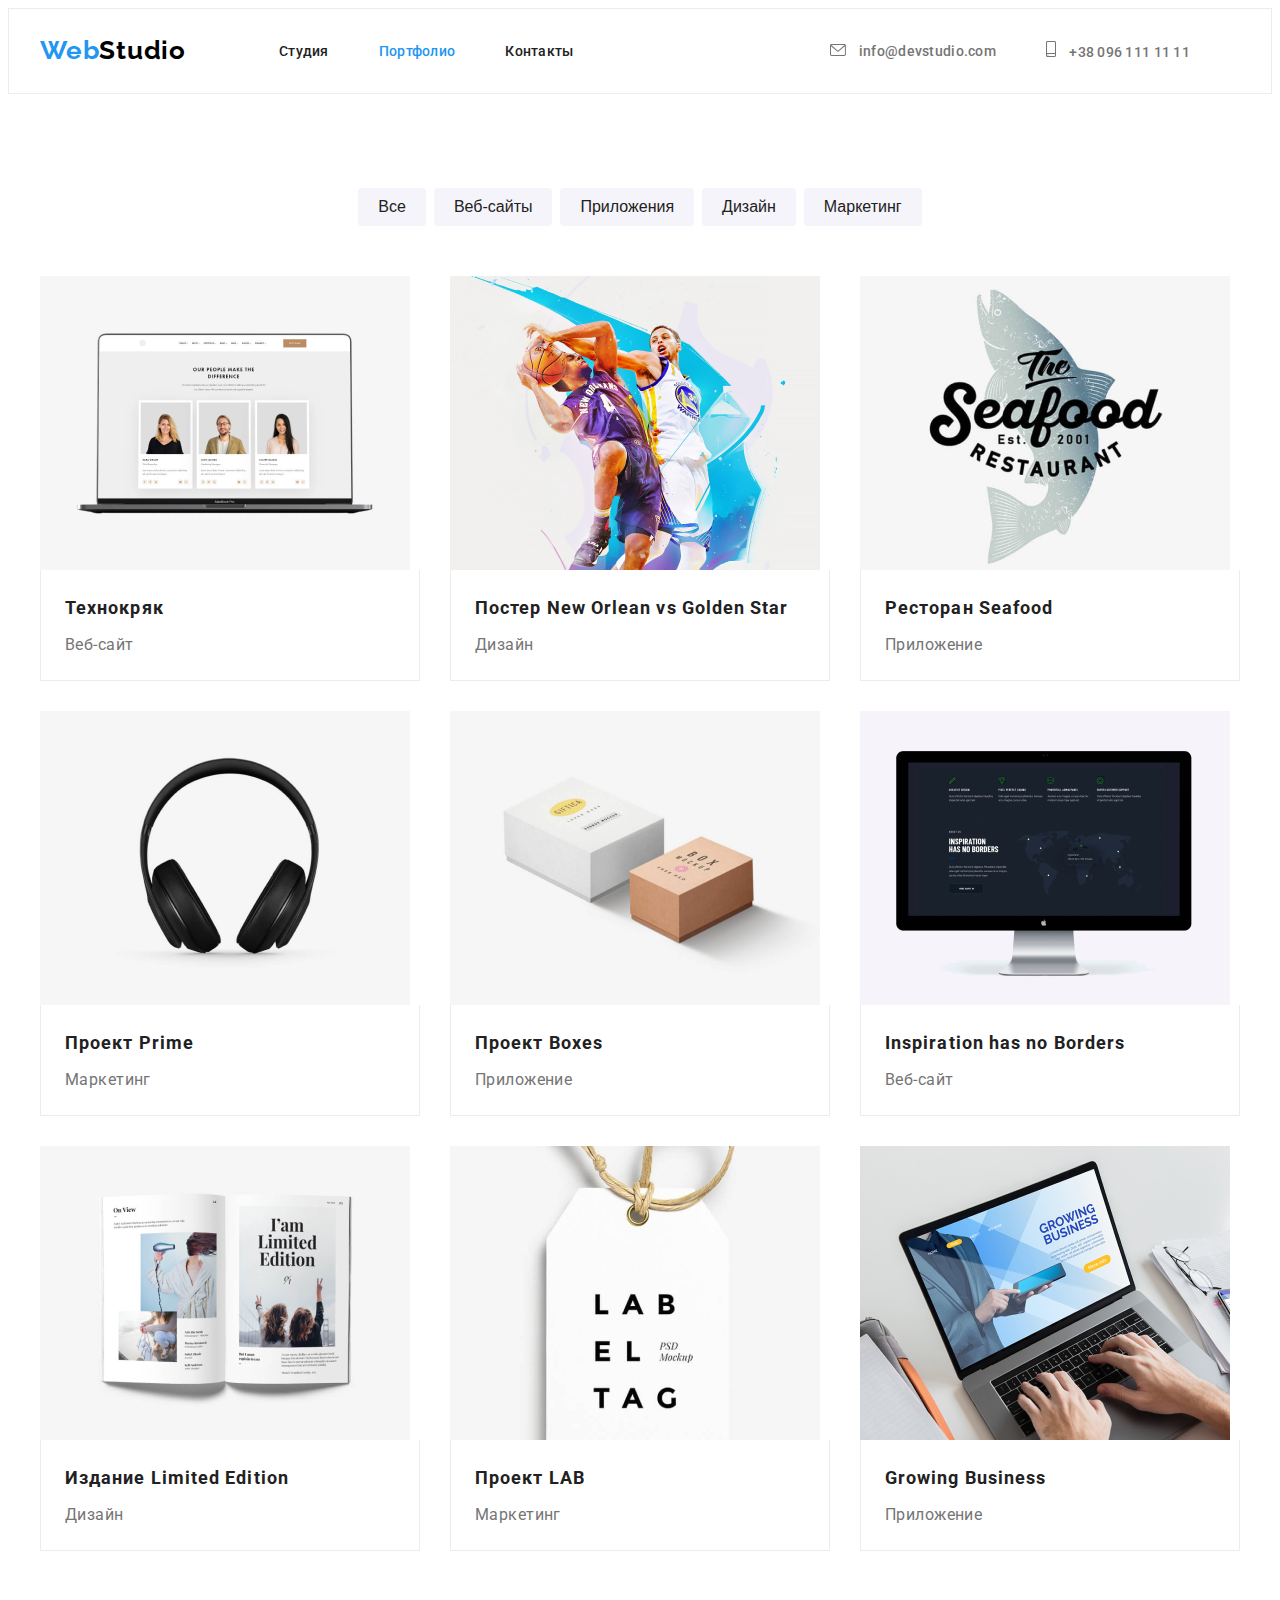
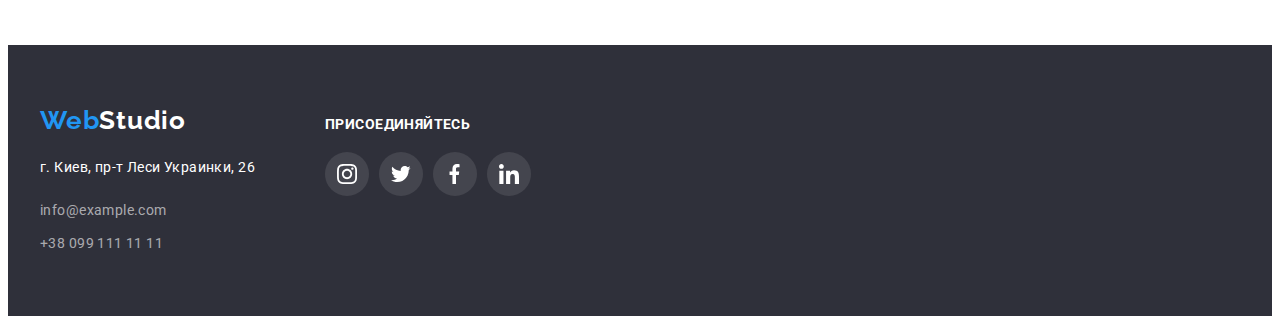
==== portfolio.html @ 6cf80c8a "Add files via upload" ====
<!DOCTYPE html>
<html lang="ru">
<head>
    <meta charset="UTF-8">
    <meta http-equiv="X-UA-Compatible" content="IE=edge">
    <meta name="viewport" content="width=device-width, initial-scale=1.0">
    <link rel="preconnect" href="https://fonts.googleapis.com">
    <link rel="preconnect" href="https://fonts.gstatic.com" crossorigin>
    <link href="https://fonts.googleapis.com/css2?family=Raleway:wght@700&family=Roboto:wght@400;500;700;900&display=swap"
    rel="stylesheet">
    <link rel="stylesheet" href="https://cdnjs.cloudflare.com/ajax/libs/modern-normalize/1.1.0/modern-normalize.min.css"
        integrity="sha512-wpPYUAdjBVSE4KJnH1VR1HeZfpl1ub8YT/NKx4PuQ5NmX2tKuGu6U/JRp5y+Y8XG2tV+wKQpNHVUX03MfMFn9Q=="
        crossorigin="anonymous" referrerpolicy="no-referrer" />
    <link rel="stylesheet" href="css/styles.css">
    <title>Portfolio</title>
</head>
<body>
    <!--Шапка сайта-->
    <header class="border-header">
        <div class="container">
        <div class="main-nav">
        <nav class="main-nav">
            <a class="webstudio" href="portfolio.html"> <span class="web">Web</span>Studio</a>
            <ul class="header-name-list">
                <li><a class="social-link" href="index.html">Студия</a></li>
                <li><a class="social-link" href="portfolio.html"><span class="portfolio-text-color">Портфолио</span></a></li>
                <li><a class="social-link" href="">Контакты</a></li>
            </ul>
        </nav>
    <ul class="header-mail-contacts">
        <li><a href="mailto:info@devstudio.com" class="header-contacts icons-header">
                <svg class="tell-svg" width="16" height="12">
                            <use href="./images/icons.svg#icon-envelope-hover"></use>
                        </svg>
                        info@devstudio.com</a>
                    </li>
        <li><a href="tel:+380961111111" class="header-contacts icons-header">
            <svg class="tell-svg" width="10" height="16">
                <use href="./images/icons.svg#icon-smartphone"></use>
            </svg>
            +38 096 111 11 11</a>
        </li>
    </ul>
</div>
</div>
    </header>
    <!--Основная информация сайта-->
<main>
     <section class="material-section">
        <div class="container">
        <h1 class="invisible">Основная информация сайта</h1>
        <ul class="button-list-item">
            <li class="button-setting"><button class="main-name-section" type="button">Все</button></li>
            <li class="button-setting"><button class="main-name-section" type="button">Веб-сайты</button></li>
            <li class="button-setting"><button class="main-name-section" type="button">Приложения</button></li>
            <li class="button-setting"><button class="main-name-section" type="button">Дизайн</button></li>
            <li class="button-setting"><button class="main-name-section" type="button">Маркетинг</button></li>
        </ul>
        
    <!--Картинки сайтов-->
        <ul class="portfolio-list list">
            <li class="portfolio-image">
                <a href="Teghnohriak" class="list-text-decor"><img src="./images/tehnohriak.png" alt="Teghohriak" width="370" />
            <div class="portfolio-content-size">
            <h2 class="portfolio-name-content">Технокряк</h2>
            <p class="portfolio-text-section">Веб-сайт</p>
            </div>
            </a>
        </li>
            <li class="portfolio-image">
                <a class="list-text-decor" href="NewOrlean"><img src="./images/posternevorlean.png" alt="NewOrlean" width="370" />
            <div class="portfolio-content-size">
            <h2 class="portfolio-name-content">Постер New Orlean vs Golden Star</h2>
            <p class="portfolio-text-section">Дизайн</p>
            </div>
            </a>
        </li>
            <li class="portfolio-image">
                <a class="list-text-decor" href="SeaFood"><img src="./images/seaafood.png" alt="SeaFood" width="370"/>
            <div class="portfolio-content-size">
            <h2 class="portfolio-name-content">Ресторан Seafood</h2>
            <p class="portfolio-text-section">Приложение</p>
            </div>
            </a>
        </li>
            <li class="portfolio-image">
                <a class="list-text-decor" href="ProjectPrime"><img src="./images/projectprimes.png" alt="ProjectPrime" width="370" />
            <div class="portfolio-content-size">
            <h2 class="portfolio-name-content">Проект Prime</h2>
            <p class="portfolio-text-section">Маркетинг</p>
            </div>
            </a>
        </li>
            <li class="portfolio-image">
                <a class="list-text-decor" href="ProjectBoxes"><img src="./images/boxess.png" alt="ProjectBoxes" width="370" />
            <div class="portfolio-content-size">
                <h2 class="portfolio-name-content">Проект Boxes</h2>
            <p class="portfolio-text-section">Приложение</p>
            </div>
            </a>
        </li>
            <li class="portfolio-image">
                <a class="list-text-decor" href="Ihbb"><img src="./images/ihbb.png" alt="Ihbb" width="370" />
            <div class="portfolio-content-size">
                <h2 class="portfolio-name-content">Inspiration has no Borders</h2>
            <p class="portfolio-text-section">Веб-сайт</p>
            </div>
            </a>
        </li>
            <li class="portfolio-image">
                <a class="list-text-decor" href="limitededitions"><img src="./images/limitededitions.png" alt="limitededitions" width="370" />
            <div class="portfolio-content-size">
                <h2 class="portfolio-name-content">Издание Limited Edition</h2>
            <p class="portfolio-text-section">Дизайн</p>
            </div>
            </a>
        </li>
            <li class="portfolio-image">
                <a class="list-text-decor" href="projectLab"><img src="./images/lab.png" alt="projectLab" width="370"/>
            <div class="portfolio-content-size">
                <h2 class="portfolio-name-content">Проект LAB</h2>
            <p class="portfolio-text-section">Маркетинг</p>
            </div>
            </a>
        </li>
            <li class="portfolio-image">
                <a class="list-text-decor" href="crowningbisines"><img src="./images/crowningbisines.png" alt="crowningbisines" width="370" />
            <div class="portfolio-content-size">
                <h2 class="portfolio-name-content">Growing Business</h2>
            <p class="portfolio-text-section">Приложение</p>
        </div>
        </a>
        </li>
        </ul>
        </div>
    </section>
   
</main>
<!--Инфа Футерa-->
<footer class="footer-menu">
    <div class="container">
        <div class="all-footer-menu">
        <div class="footer-menu-logo">
        <a class="studio-footer" href="index.html"> <span class="web">Web</span>Studio</a>
        <address>
        <ul class="list">
            <li class="footer-section-li"><a class="footer-address-section" href="https://www.google.com/maps/d/viewer?msa=0&mid=10uSM3H-mIU3GznYo2szRIEphczw&ll=50.42732223110121%2C30.538093590064918&z=17"
                    target="blanc" rel="noopener noreferre">
                    г. Киев, пр-т Леси Украинки, 26</a></li>
            <li class="footer-section-li"><a class="footer-contact-section" href="mailto:info@example.com" title="info@example.com">info@example.com</a></li>
            <li class="footer-section-li"><a class="footer-contact-section" href="tel:+380991111111" title="+380991111111">+38 099 111 11 11</a></li>
        </ul>
        </address>
        </div>
        <div class="right-footer-container">
            <h3 class="right-footer-title">ПРИСОЕДИНЯЙТЕСЬ</h3>
            <ul class="right-footer-list list">
                <li class="right-footer-item">
                    <a href="" class="right-footer-link">
                        <svg class="right-footer-icons" width="20" height="20">
                            <use href="./images/icons.svg#icon-instagram2"></use>
                        </svg>
                    </a>
                </li>
                <li class="right-footer-item">
                    <a href="" class="right-footer-link twiter-background">
                        <svg class="right-footer-icons" width="20" height="20">
                            <use href="./images/icons.svg#icon-facebook"></use>
                        </svg>
                    </a>
                </li>
                <li class="right-footer-item">
                    <a href="" class="right-footer-link">
                        <svg class="right-footer-icons" width="20" height="20">
                            <use href="./images/icons.svg#icon-twiter"></use>
                        </svg>
                    </a>
                </li>
                <li class="right-footer-item">
                    <a href="" class="right-footer-link">
                        <svg class="right-footer-icons" width="20" height="20">
                            <use href="./images/icons.svg#icon-linkedin"></use>
                        </svg>
                    </a>
                </li>
            </ul>
        </div>
        </div>
    </div>
</footer>
</body>
</html>
---- css/styles.css ----
body {
  font-family: "Roboto", sans-serif;
  font-size: 14px;
  font-weight: normal;
  letter-spacing: 0.03em;
  background-color: var(--main-batton-address-color);
}
footer {
  background-color: var(--footer-main-background-color);
}
p,
h1,
h2,
h3,
h4 {
  margin: 0;
}
ul {
  margin: 0;
  padding-left: 0;
}
button {
  cursor: pointer;
}
img {
  display: block;
}
:root {
  --main-text-color: #757575;
  --main-batton-address-color: #ffffff;
  --accent-color: #2196f3;
  --portfolio-main-color: #212121;
  --webstudio-text-color: #000000;
  --background-text-button-color: #f5f4fa;
  --footer-main-background-color: #2f303a;
  --var-main-color: #e5e5e5;
}
/*-----------------WebStudio----------------*/
.list {
  list-style: none;
}
.container {
  width: 1200px;
  padding-left: 15px;
  padding-right: 15px;
  margin: 0 auto;
}
.webstudio {
  font-family: Raleway, sans-serif;
  font-weight: 700;
  font-size: 26px;
  line-height: 1.19;
  letter-spacing: 0.03em;
  text-decoration: none;
  color: var(--webstudio-text-color);
  margin-top: 24px;
  margin-bottom: 25px;
  display: flex;
}
.web {
  color: #2196f3;
  text-decoration: none;
}

.main-nav {
  display: flex;
  align-items: center;
}

/*-----------------Header------------------*/
.head-height {
  height: 80px;
  border-bottom-style: solid;
  border-bottom-color: #ececec;
  border-width: 1px;
}
.social-link {
  font-weight: 500;
  line-height: 16px;
  letter-spacing: 0.02em;
  text-decoration: none;
  color: var(--portfolio-main-color);
  display: block;
}
.border-header {
  border: 1px solid #ececec;
}
.social-link:hover,
.social-link:focus {
  color: var(--accent-color);
}
.header-contacts:hover,
.header-contacts:focus {
  fill: var(--accent-color);
  color: var(--accent-color);
}

.header-name-list {
  font-weight: 500;
  line-height: 1.14;
  letter-spacing: 0.02em;
  color: hsl(0, 0%, 13%);
  text-decoration: none;
  display: flex;
  list-style: none;
  margin-left: 93px;
  margin-bottom: 32px;
  margin-top: 32px;
}
.header-name-list .social-link {
  margin-right: 50px;
}
.header-name-list .social-link:not(:last-child) {
  margin-right: 50px;
}

.studio-color {
  color: #2196f3;
}
.studio-text-color {
  color: #2196f3;
}
.header-mail-contacts {
  list-style: none;
  display: flex;
  align-items: center;
  margin-top: 32px;
  margin-bottom: 32px;
  margin-left: auto;
}
.header-mail-contacts .header-contacts {
  margin-right: 50px;
}
.header-mail-contacts .header-contacts:not(:last-child) {
  margin-right: 50px;
}
.header-contacts,
.header-tell {
  font-weight: 500;
  line-height: 1.14;
  letter-spacing: 0.02em;
  text-decoration: none;
  color: var(--main-text-color);
}
.tell-svg {
  margin-right: 10px;
  align-items: center;
}
.head-icon-sections {
  display: flex;
  align-items: center;
}
.icons-header {
  fill: currentColor;
}
.icon-malito {
  fill: solid #757575;
}

/*------Секция основного материала--*/
.section-background-color {
  background-color: var(--footer-main-background-color);
  background-image: linear-gradient(
      rgba(47, 48, 58, 0.4),
      rgba(47, 48, 58, 0.4)
    ),
    url(../images/hero.img.jpg);
  background-repeat: no-repeat;
  background-position: center;
  background-size: cover;
  max-width: 1600px;
  margin-right: auto;
  margin-left: auto;
}

.main-container {
  text-align: center;
  padding-top: 200px;
  padding-bottom: 200px;
}

.material-section {
  padding-top: 94px;
  padding-bottom: 94px;
}

.section-effective-solutions {
  font-weight: 900;
  font-size: 44px;
  line-height: 1.36;
  text-align: center;
  letter-spacing: 0.06em;
  text-transform: uppercase;
  color: var(--main-batton-address-color);
  width: 696px;
  margin-right: auto;
  margin-left: auto;
  margin-bottom: 30px;
  display: block;
}
.button-style {
  display: inline-block;
  background-color: #2196f3;
  font-weight: 700;
  font-size: 16px;
  line-height: 1.87;
  border-radius: 4px;
  cursor: pointer;
  letter-spacing: 0.06em;
  color: var(--main-batton-address-color);
  text-align: center;
  border: none;
  padding-top: 10px;
  padding-bottom: 10px;
  padding-left: 32px;
  padding-right: 32px;
}

/*------Секция рода занятий нашей организации--*/
.list-about:not(:last-child) {
  margin-right: 30px;
}
.list-about {
  width: 270px;
}
.section-name-main-material {
  font-weight: 700;
  font-size: 14px;
  line-height: 1.14;
  text-transform: uppercase;
  color: var(--main-name-text-color);
  margin-bottom: 10px;
  text-transform: uppercase;
  padding: 0px;
}
.main-material-text {
  line-height: 1.71;
  font-style: Regular;
  color: var(--main-text-color);
  padding: 0px;
  margin: 0px;
}
.section-main-material {
  display: flex;
}
.list-about::before {
  display: block;
  height: 120px;
  content: "";
  background-color: #f5f4fa;
  background-repeat: no-repeat;
  background-position: center;
  margin-bottom: 30px;
}
.icon-antenna::before {
  background-image: url(../images/antenna.svg);
}
.icon-clock::before {
  background-image: url(../images/clock.svg);
}
.icon-grafik::before {
  background-image: url(../images/diagram\ 1.svg);
}
.icon-cosmic::before {
  background-image: url(../images/astronaut.svg);
}
.img-occupation {
  display: flex;
  max-width: 100%;
  height: auto;
}
.img-section {
  padding-top: 0px;
  padding-bottom: 94px;
}
.img-material-section {
  display: block;
  margin-right: 30px;
}
.img-occupation .img-material-section:last-child {
  margin-right: 0px;
}
.img-occupation {
  flex-wrap: nowrap;
}
.invisible {
  display: none;
}
/*------Секция "наша команда"------*/
.background-color-team {
  background-color: var(--background-text-button-color);
}

.occupation-team-sections {
  font-weight: 700;
  font-size: 36px;
  line-height: 1.16;
  text-align: center;
  color: var(--portfolio-main-color);
  margin-bottom: 50px;
}
.team-block-section {
  display: flex;
}
.team-paddings {
  padding-top: 30px;
  padding-bottom: 30px;
}
.team-cards-shadow {
  box-shadow: 0px 1px 3px rgba(0, 0, 0, 0.12), 0px 1px 1px rgba(0, 0, 0, 0.14),
    0px 2px 1px rgba(0, 0, 0, 0.2);
  border-radius: 0px 0px 4px 4px;
}

.team-img {
  display: block;
  margin-right: 30px;
  border-left: 1px solid #ececec;
  border-right: 1px solid #ececec;
  border-bottom: 1px solid #ececec;
  box-shadow: 0 4px 4px 0 #ececec;
  background-color: #ffffff;
}
.team-block-section .team-img:last-child {
  margin-right: 0px;
}
.team-name-section {
  font-weight: 500;
  font-size: 16px;
  line-height: 1.18;
  text-align: center;
  color: var(--main-name-text-color);
  margin-bottom: 10px;
}
.team-social-list {
  display: flex;
  justify-content: center;
}

.team-social-item + .team-social-item {
  margin-left: 10px;
}

.team-social-link {
  width: 44px;
  height: 44px;
  background-color: #ffffff;
  display: flex;
  border-radius: 50%;
  justify-content: center;
  align-content: center;
  margin-top: 16px;
}

.proffesin-section {
  font-size: 16px;
  line-height: 1.18;
  text-align: center;
  color: var(--main-text-color);
}
.team-social-icons {
  fill: #afb1b8;
  content: "";
  background-repeat: no-repeat;
  margin-top: 12px;
  cursor: pointer;
}
/* ховер секции соц. сетей команды */
.team-social-link:hover,
.team-social-link:focus {
  background-color: #2196f3;
}
.team-social-link:hover .team-social-icons,
.team-social-link:focus .team-social-icons {
  fill: #ffffff;
}
/* Секция постоянных клиентов */

.section-clients-title {
  font-family: Roboto;
  font-style: normal;
  font-weight: 700;
  font-size: 36px;
  line-height: 1.16;
  letter-spacing: 0.03;
  color: #212121;
  text-decoration: none;
  text-align: center;
  margin-bottom: 50px;
}
.clients-item {
  width: 170px;
  height: 92px;
  left: 615px;
  top: 2493px;
  border: 1px solid #afb1b8;
  box-sizing: border-box;
  border-radius: 4px;
  margin-right: 30px;
}
.clients-item:last-child {
  margin-right: 0px;
}

.clients-item:hover,
.clients-item:focus {
  border-color: #2196f3;
}
.clients-item:hover .icon-clients,
.clients-item:focus .icon-clients {
  fill: #2196f3;
}
.client-list {
  display: flex;
  justify-content: center;
}
.clients-link {
  width: 106px;
  height: 60px;
  display: flex;
  justify-content: center;
  align-content: center;
  margin: 16px auto 16px auto;
  fill: #afb1b8;
}

/*-----------Секция футера-----------*/
.footer-paddings {
  padding-bottom: 60px;
  padding-top: 60px;
}
.studio-footer {
  font-family: Raleway;
  font-weight: 700;
  font-size: 26px;
  line-height: 1.17;
  letter-spacing: 0.03em;
  color: var(--main-batton-address-color);
  text-decoration: none;
  margin-bottom: 20px;
}

.footer-menu-logo {
  display: block;
}
.footer-menu {
  display: inline-block;
}
.footer-section-li:not(:last-child) {
  margin-bottom: 9px;
  margin-top: 20px;
}
.footer-li-addres-section {
  margin-bottom: 9px;
}
.footer-contact-section,
.footer-tell-section {
  font-style: normal;
  line-height: 1.71;
  color: rgba(255, 255, 255, 0.6);
  text-decoration: none;
}
.footer-contact-section:hover,
.footer-contact-section:focus,
.footer-address-section:hover,
.footer-address-section:focus,
.footer-tell-section:hover,
.footer-tell-section:focus {
  color: var(--accent-color);
}

.footer-address-section {
  font-style: normal;
  text-decoration: none;
  line-height: 24px;
  color: var(--main-batton-address-color);
}
.all-footer-menu {
  display: flex;
  align-items: baseline;
}
.right-footer-container {
  margin-left: 70px;
}
.right-footer-title {
  font-family: "Roboto", sans-serif;
  font-weight: 700;
  font-size: 14px;
  line-height: 16px;
  color: var(--main-batton-address-color);
  text-align: left;
  text-transform: uppercase;
  margin-bottom: 20px;
}
.right-footer-list {
  display: flex;
  justify-content: center;
  align-items: center;
}

.right-footer-item {
  justify-content: baseline;
  margin-right: 10px;
}
.right-footer-link {
  width: 44px;
  height: 44px;
  background-color: #44454e;
  display: flex;
  border-radius: 50%;
  justify-content: center;
  align-content: center;
}
.right-footer-item:last-child {
  margin-right: 0px;
}
.right-footer-icons {
  fill: #ffffff;
  margin-top: 12px;
  cursor: pointer;
}
.right-footer-link:hover,
.right-footer-link:focus {
  background-color: #2196f3;
}

/*--Оформление основного материала Портфолио--*/
.portfolio-name-content {
  font-weight: 700;
  font-size: 18px;
  line-height: 2;
  letter-spacing: 0.06em;
  color: var(--portfolio-main-color);
  text-decoration: none;
  margin-bottom: 4px;
}
.portfolio-list {
  display: flex;
  justify-content: center;
  flex-wrap: wrap;
}
.portfolio-image {
  width: calc((100% - 60px) / 3);
  margin-right: 30px;
  margin-bottom: 30px;
}

.portfolio-image:nth-child(3n) {
  margin-right: 0px;
}
.portfolio-image:nth-last-child(-n + 3) {
  margin-bottom: 0px;
}
.portfolio-content-size {
  padding-top: 20px;
  padding-bottom: 20px;
  padding-left: 24px;
  padding-right: 24px;
  border-bottom: 1px solid #ececec;
  border-left: 1px solid #ececec;
  border-right: 1px solid #ececec;
}
/* .portfolio-image:hover, */
/* .portfolio-image:focus { */
/* box-shadow: 0px 4px 4px rgba(0, 0, 0, 0.25); */
/* } */
.list-text-decor:hover,
.list-text-decor:focus {
  box-shadow: 0px 1px 1px rgba(0, 0, 0, 0.12), 0px 4px 4px rgba(0, 0, 0, 0.06),
    1px 4px 6px rgba(0, 0, 0, 0.16);
}
.list-text-decor {
  text-decoration: none;
  display: block;
}
.portfolio-text-section {
  font-size: 16px;
  line-height: 1.87;
  color: var(--main-text-color);
  text-decoration: none;
}
.button-list-item {
  display: flex;
  justify-content: center;
  margin-bottom: 50px;
  list-style: none;
}
.button-setting {
  display: list-item;
  margin-right: 8px;
  list-style: none;
}
.main-name-section {
  display: list-item;
  font-style: Medium;
  font-weight: 500;
  font-size: 16px;
  line-height: 1.62;
  text-align: center;
  color: var(--portfolio-main-color);
  text-decoration: none;
  cursor: pointer;
  border: none;
  border-radius: 4px;
  padding: 6px 20px;
  background: var(--background-text-button-color);
}
.button-list-item .button-setting:last-child {
  margin-right: 0px;
}

/*---------------псевдоклас контактов портфолио------------*/
.main-name-section:hover,
.main-name-section:focus {
  background-color: #188ce8;
  color: var(--main-batton-address-color);
  cursor: pointer;
  box-shadow: 0px 4px 4px rgba(0, 0, 0, 0.25);
}
.portfolio-text-color {
  color: #2196f3;
}
.footer-menu {
  display: block;
  padding-top: 60px;
  padding-bottom: 60px;
}
.foter-addres-list {
  padding-top: 20px;
}
.footer-border {
  border-style: solid 1px #000000;
  box-shadow: 0 4px 4px 0 #000000;
}
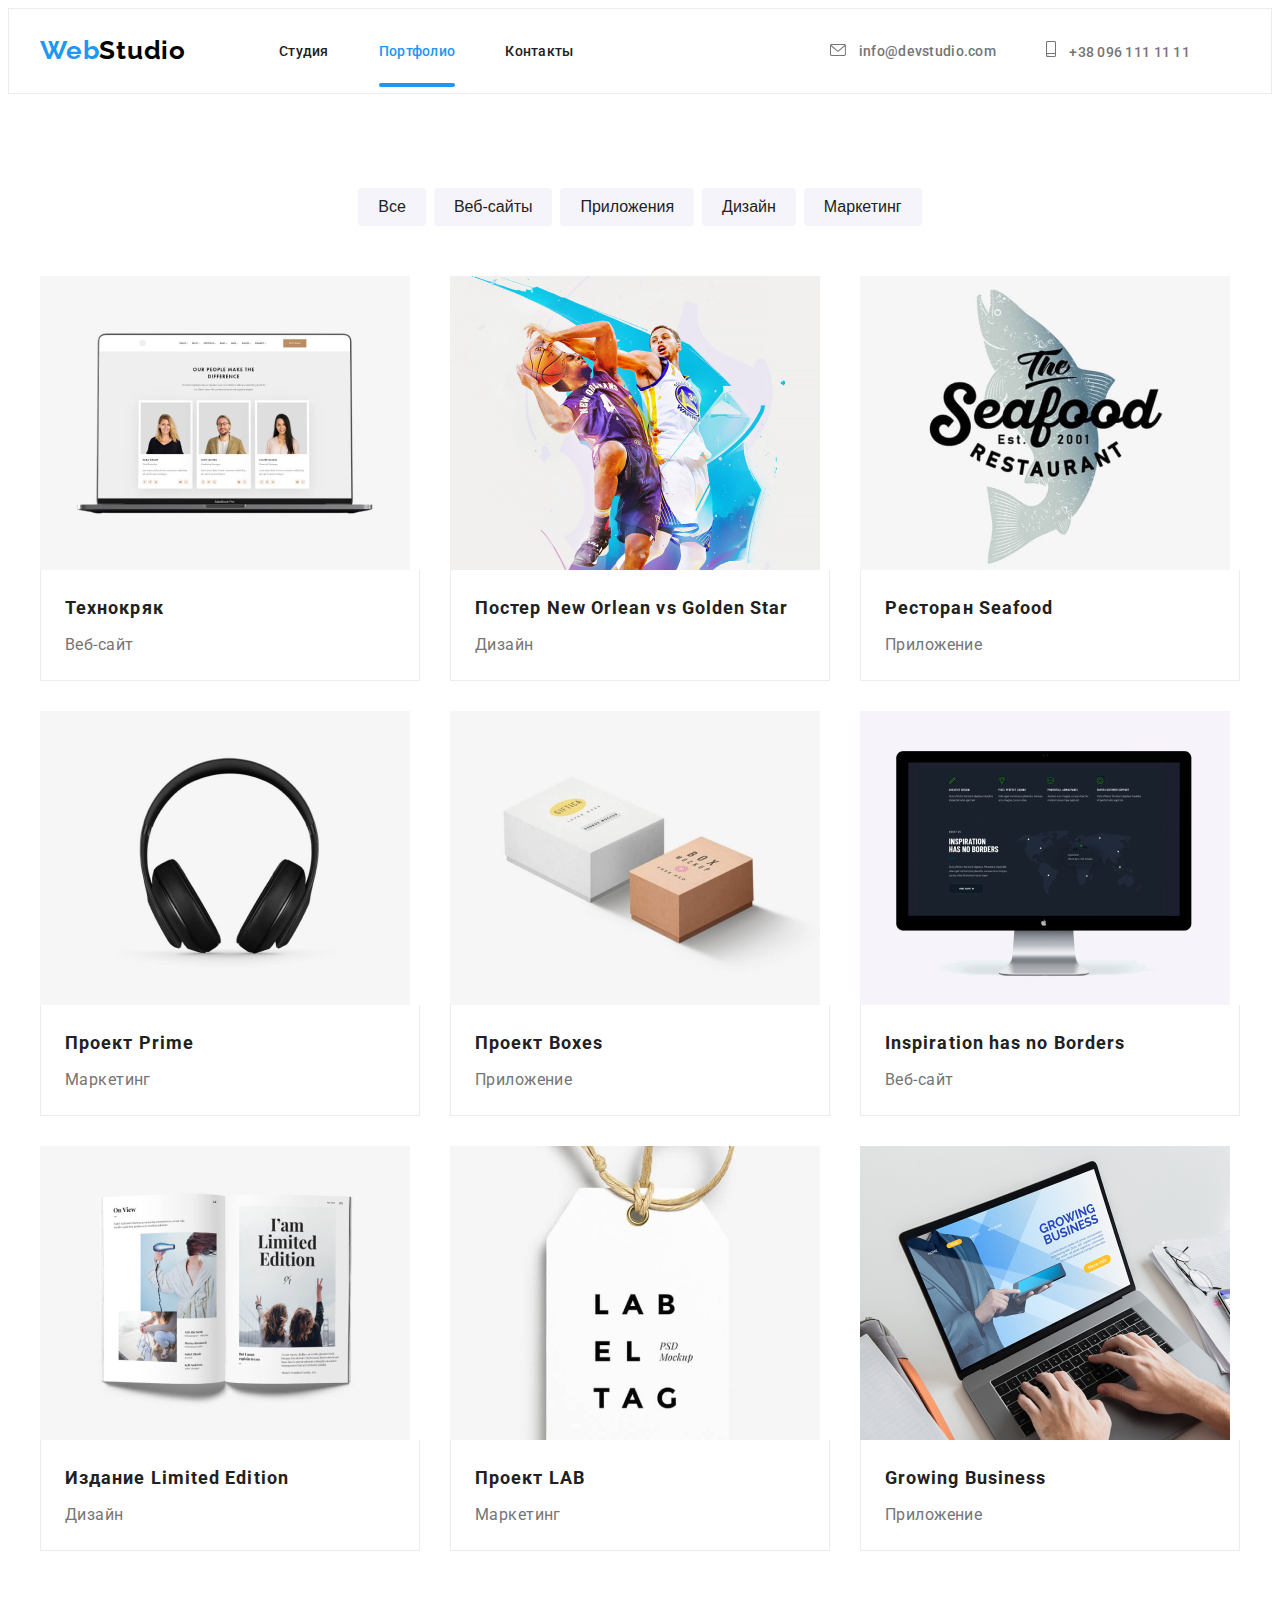
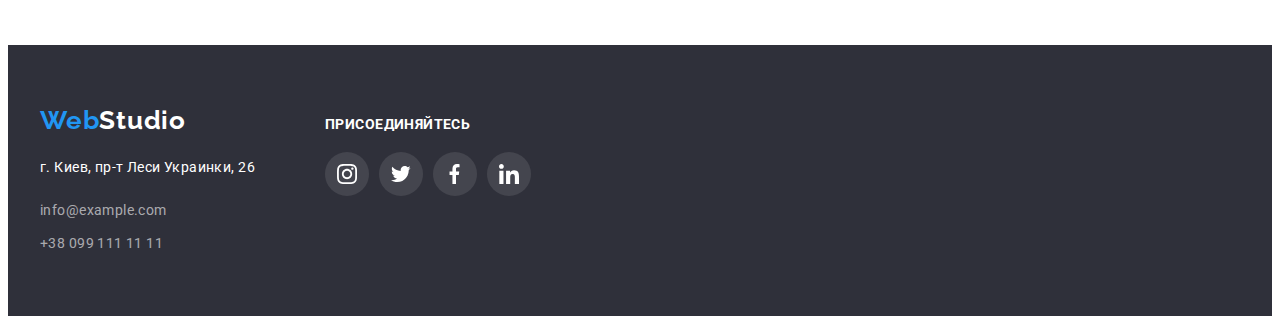
==== commit 2abfa3ea: "first_safe24.01." ====
--- a/portfolio.html
+++ b/portfolio.html
@@ -23,7 +23,7 @@
             <a class="webstudio" href="portfolio.html"> <span class="web">Web</span>Studio</a>
             <ul class="header-name-list">
                 <li><a class="social-link" href="index.html">Студия</a></li>
-                <li><a class="social-link" href="portfolio.html"><span class="portfolio-text-color">Портфолио</span></a></li>
+                <li><a class="social-link current" href="portfolio.html"><span class="portfolio-text-color">Портфолио</span></a></li>
                 <li><a class="social-link" href="">Контакты</a></li>
             </ul>
         </nav>
--- a/css/styles.css
+++ b/css/styles.css
@@ -81,7 +81,24 @@
   text-decoration: none;
   color: var(--portfolio-main-color);
   display: block;
-}
+  transition: color 250ms cubic-bezier(0.4, 0, 0.2, 1);
+}
+/* Нижнее подчеркивание в хедере */
+.current {
+  color: var(--accent-color);
+  position: relative;
+}
+.current::after {
+  content: "";
+  width: 100%;
+  height: 4px;
+  border-radius: 2px;
+  position: absolute;
+  left: 0;
+  background-color: var(--accent-color);
+  bottom: -28px;
+}
+
 .border-header {
   border: 1px solid #ececec;
 }
@@ -141,6 +158,7 @@
   letter-spacing: 0.02em;
   text-decoration: none;
   color: var(--main-text-color);
+  transition: color 250ms cubic-bezier(0.4, 0, 0.2, 1);
 }
 .tell-svg {
   margin-right: 10px;
@@ -214,8 +232,14 @@
   padding-bottom: 10px;
   padding-left: 32px;
   padding-right: 32px;
-}
-
+  transition: color 250ms cubic-bezier(0.4, 0, 0.2, 1),
+    background-color 250ms cubic-bezier(0.4, 0, 0.2, 1);
+}
+.button-style:hover,
+.button-style:focus {
+  background-color: var(--main-batton-address-color);
+  color: var(--accent-color);
+}
 /*------Секция рода занятий нашей организации--*/
 .list-about:not(:last-child) {
   margin-right: 30px;
@@ -286,6 +310,27 @@
 .invisible {
   display: none;
 }
+.about-item-wrap {
+  display: block;
+  position: relative;
+}
+.about-img-text-section {
+  font-family: "Roboto";
+  font-size: 14px;
+  font-weight: 700;
+  line-height: 1.14;
+  letter-spacing: 0.03em;
+  text-align: center;
+  text-transform: uppercase;
+  position: absolute;
+  left: 0;
+  bottom: 0;
+  background-color: rgba(47, 48, 58, 0.8);
+  color: var(--main-batton-address-color);
+  padding: 27px 0;
+  width: 100%;
+  transition: color 250ms cubic-bezier(0.4, 0, 0.2, 1);
+}
 /*------Секция "наша команда"------*/
 .background-color-team {
   background-color: var(--background-text-button-color);
@@ -350,6 +395,7 @@
   justify-content: center;
   align-content: center;
   margin-top: 16px;
+  transition: color 250ms cubic-bezier(0.4, 0, 0.2, 1);
 }
 
 .proffesin-section {
@@ -364,6 +410,7 @@
   background-repeat: no-repeat;
   margin-top: 12px;
   cursor: pointer;
+  transition: color 250ms cubic-bezier(0.4, 0, 0.2, 1);
 }
 /* ховер секции соц. сетей команды */
 .team-social-link:hover,
@@ -397,11 +444,14 @@
   box-sizing: border-box;
   border-radius: 4px;
   margin-right: 30px;
+  transition: color 250ms cubic-bezier(0.4, 0, 0.2, 1);
 }
 .clients-item:last-child {
   margin-right: 0px;
 }
-
+.icon-clients {
+  transition: color 250ms cubic-bezier(0.4, 0, 0.2, 1);
+}
 .clients-item:hover,
 .clients-item:focus {
   border-color: #2196f3;
@@ -459,6 +509,7 @@
   line-height: 1.71;
   color: rgba(255, 255, 255, 0.6);
   text-decoration: none;
+  transition: color 250ms cubic-bezier(0.4, 0, 0.2, 1);
 }
 .footer-contact-section:hover,
 .footer-contact-section:focus,
@@ -474,6 +525,7 @@
   text-decoration: none;
   line-height: 24px;
   color: var(--main-batton-address-color);
+  transition: color 250ms cubic-bezier(0.4, 0, 0.2, 1);
 }
 .all-footer-menu {
   display: flex;
@@ -510,6 +562,7 @@
   border-radius: 50%;
   justify-content: center;
   align-content: center;
+  transition: color 250ms cubic-bezier(0.4, 0, 0.2, 1);
 }
 .right-footer-item:last-child {
   margin-right: 0px;
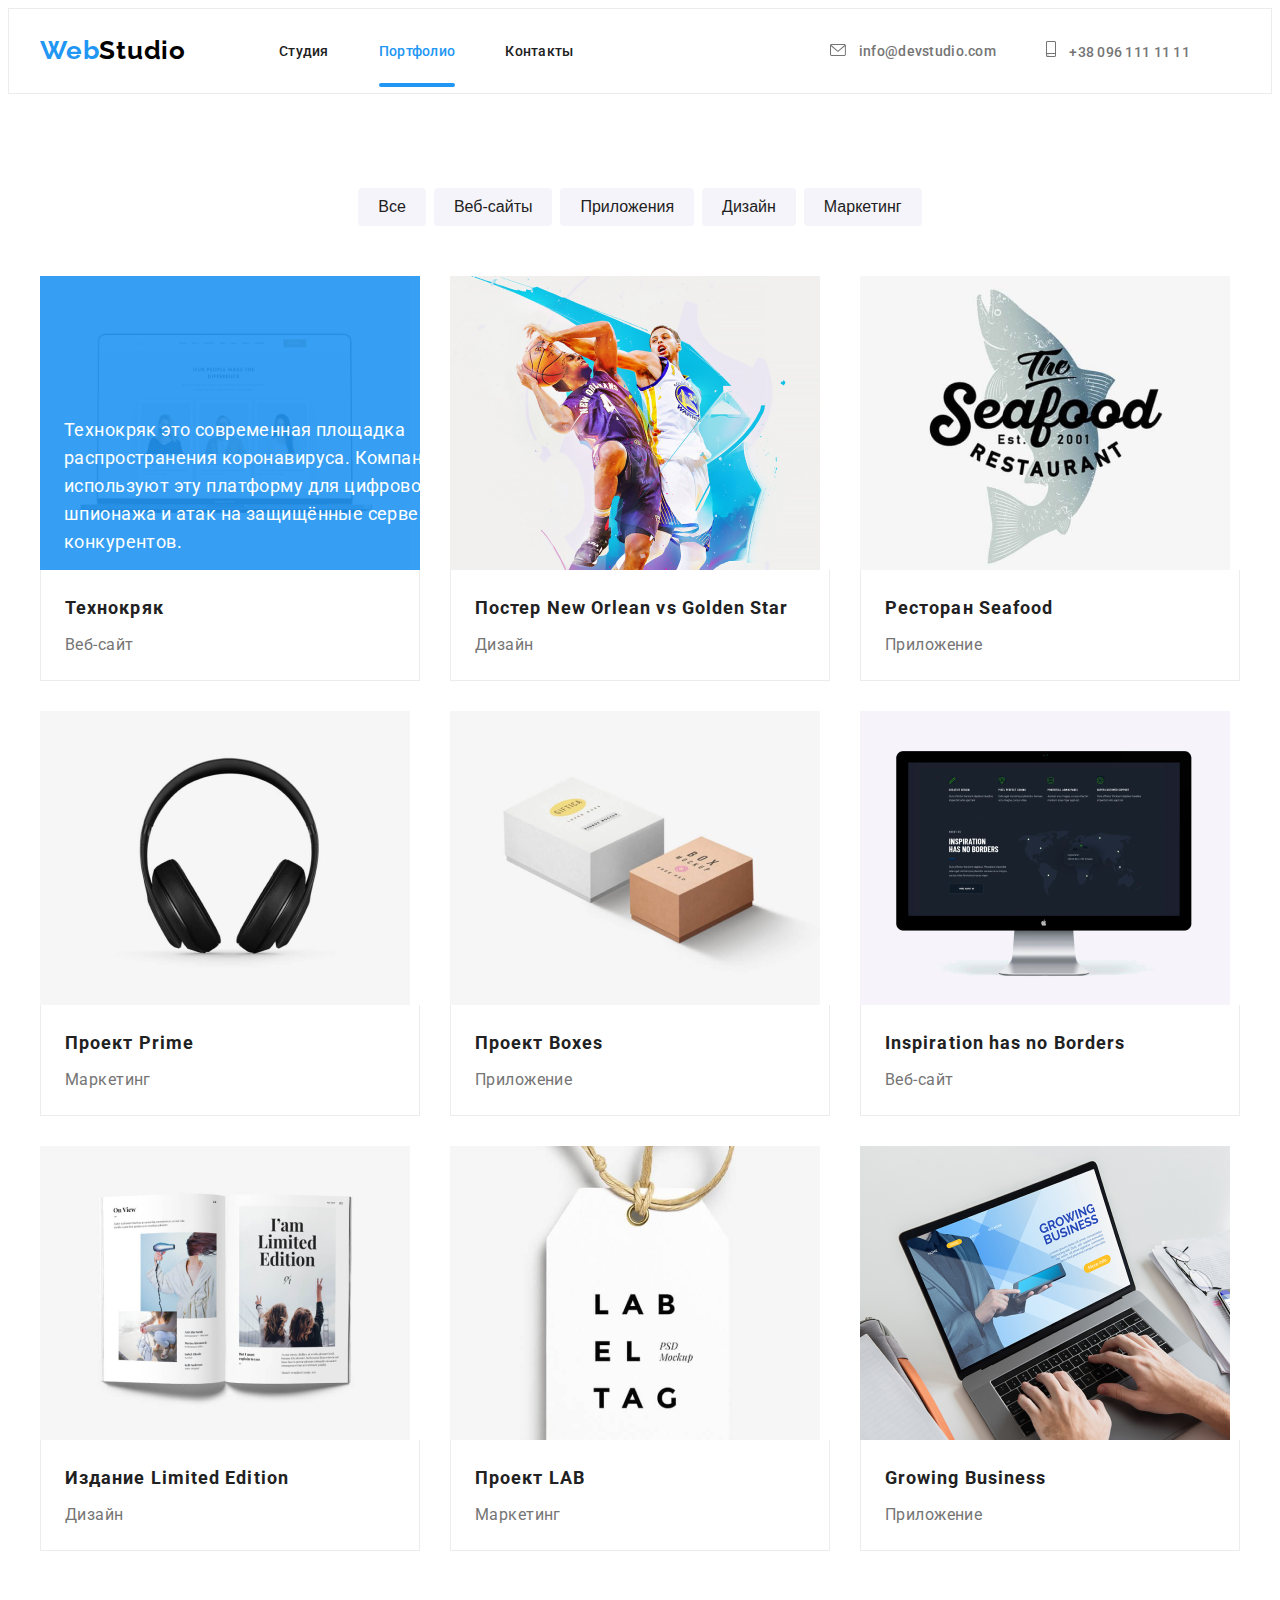
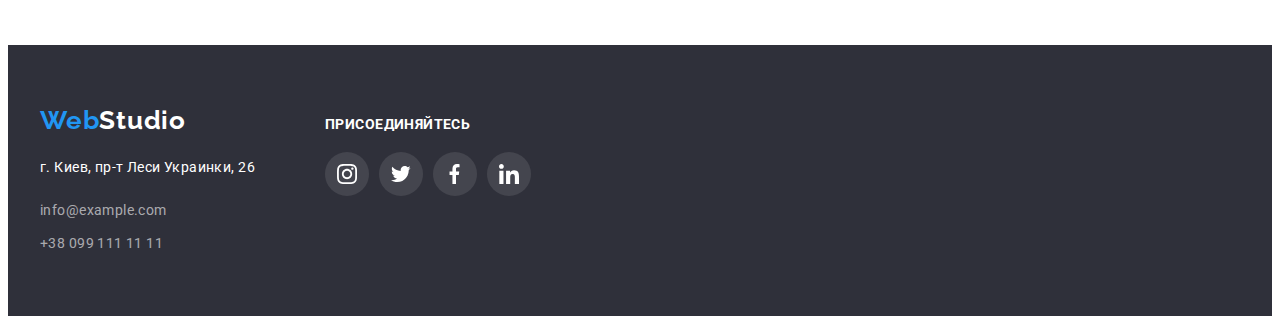
==== commit 56ea1d24: "25.01.22" ====
--- a/portfolio.html
+++ b/portfolio.html
@@ -60,13 +60,19 @@
     <!--Картинки сайтов-->
         <ul class="portfolio-list list">
             <li class="portfolio-image">
-                <a href="Teghnohriak" class="list-text-decor"><img src="./images/tehnohriak.png" alt="Teghohriak" width="370" />
-            <div class="portfolio-content-size">
+                <a href="Teghnohriak" class="list-text-decor">
+                    <div class="item-discription-box">
+                    <img src="./images/tehnohriak.png" alt="Teghohriak" width="370" />
+                    <p class="portfolio-item-discription">Технокряк это современная площадка распространения коронавируса. Компании
+                            используют эту платформу для цифрового
+                            шпионажа и атак на защищённые сервера конкурентов.</p>
+                    </div>
+                <div class="portfolio-content-size">
             <h2 class="portfolio-name-content">Технокряк</h2>
             <p class="portfolio-text-section">Веб-сайт</p>
-            </div>
-            </a>
-        </li>
+           </div>
+           </a>
+           </li>
             <li class="portfolio-image">
                 <a class="list-text-decor" href="NewOrlean"><img src="./images/posternevorlean.png" alt="NewOrlean" width="370" />
             <div class="portfolio-content-size">
--- a/css/styles.css
+++ b/css/styles.css
@@ -81,7 +81,9 @@
   text-decoration: none;
   color: var(--portfolio-main-color);
   display: block;
-  transition: color 250ms cubic-bezier(0.4, 0, 0.2, 1);
+  transition-property: color, background-color;
+  transition-duration: 250ms;
+  transition-timing-function: cubic-bezier(0.4, 0, 0.2, 1);
 }
 /* Нижнее подчеркивание в хедере */
 .current {
@@ -158,7 +160,9 @@
   letter-spacing: 0.02em;
   text-decoration: none;
   color: var(--main-text-color);
-  transition: color 250ms cubic-bezier(0.4, 0, 0.2, 1);
+  transition-property: color, background-color;
+  transition-duration: 250ms;
+  transition-timing-function: cubic-bezier(0.4, 0, 0.2, 1);
 }
 .tell-svg {
   margin-right: 10px;
@@ -232,8 +236,9 @@
   padding-bottom: 10px;
   padding-left: 32px;
   padding-right: 32px;
-  transition: color 250ms cubic-bezier(0.4, 0, 0.2, 1),
-    background-color 250ms cubic-bezier(0.4, 0, 0.2, 1);
+  transition-property: color, background-color;
+  transition-duration: 250ms;
+  transition-timing-function: cubic-bezier(0.4, 0, 0.2, 1);
 }
 .button-style:hover,
 .button-style:focus {
@@ -329,7 +334,9 @@
   color: var(--main-batton-address-color);
   padding: 27px 0;
   width: 100%;
-  transition: color 250ms cubic-bezier(0.4, 0, 0.2, 1);
+  transition-property: color, background-color;
+  transition-duration: 250ms;
+  transition-timing-function: cubic-bezier(0.4, 0, 0.2, 1);
 }
 /*------Секция "наша команда"------*/
 .background-color-team {
@@ -395,7 +402,9 @@
   justify-content: center;
   align-content: center;
   margin-top: 16px;
-  transition: color 250ms cubic-bezier(0.4, 0, 0.2, 1);
+  transition-property: color, background-color;
+  transition-duration: 250ms;
+  transition-timing-function: cubic-bezier(0.4, 0, 0.2, 1);
 }
 
 .proffesin-section {
@@ -410,7 +419,9 @@
   background-repeat: no-repeat;
   margin-top: 12px;
   cursor: pointer;
-  transition: color 250ms cubic-bezier(0.4, 0, 0.2, 1);
+  transition-property: color, background-color;
+  transition-duration: 250ms;
+  transition-timing-function: cubic-bezier(0.4, 0, 0.2, 1);
 }
 /* ховер секции соц. сетей команды */
 .team-social-link:hover,
@@ -444,13 +455,17 @@
   box-sizing: border-box;
   border-radius: 4px;
   margin-right: 30px;
-  transition: color 250ms cubic-bezier(0.4, 0, 0.2, 1);
+  transition-property: color, background-color;
+  transition-duration: 250ms;
+  transition-timing-function: cubic-bezier(0.4, 0, 0.2, 1);
 }
 .clients-item:last-child {
   margin-right: 0px;
 }
 .icon-clients {
-  transition: color 250ms cubic-bezier(0.4, 0, 0.2, 1);
+  transition-property: color, background-color;
+  transition-duration: 250ms;
+  transition-timing-function: cubic-bezier(0.4, 0, 0.2, 1);
 }
 .clients-item:hover,
 .clients-item:focus {
@@ -509,7 +524,9 @@
   line-height: 1.71;
   color: rgba(255, 255, 255, 0.6);
   text-decoration: none;
-  transition: color 250ms cubic-bezier(0.4, 0, 0.2, 1);
+  transition-property: color, background-color;
+  transition-duration: 250ms;
+  transition-timing-function: cubic-bezier(0.4, 0, 0.2, 1);
 }
 .footer-contact-section:hover,
 .footer-contact-section:focus,
@@ -525,7 +542,9 @@
   text-decoration: none;
   line-height: 24px;
   color: var(--main-batton-address-color);
-  transition: color 250ms cubic-bezier(0.4, 0, 0.2, 1);
+  transition-property: color, background-color;
+  transition-duration: 250ms;
+  transition-timing-function: cubic-bezier(0.4, 0, 0.2, 1);
 }
 .all-footer-menu {
   display: flex;
@@ -562,7 +581,9 @@
   border-radius: 50%;
   justify-content: center;
   align-content: center;
-  transition: color 250ms cubic-bezier(0.4, 0, 0.2, 1);
+  transition-property: color, background-color;
+  transition-duration: 250ms;
+  transition-timing-function: cubic-bezier(0.4, 0, 0.2, 1);
 }
 .right-footer-item:last-child {
   margin-right: 0px;
@@ -613,10 +634,37 @@
   border-left: 1px solid #ececec;
   border-right: 1px solid #ececec;
 }
-/* .portfolio-image:hover, */
-/* .portfolio-image:focus { */
-/* box-shadow: 0px 4px 4px rgba(0, 0, 0, 0.25); */
-/* } */
+.item-discription-box {
+  position: relative;
+  overflow: hidden;
+}
+.portfolio-item-discription {
+  position: absolute;
+  width: 100%;
+  height: 294px;
+  top: 0;
+  left: 0;
+  display: flex;
+  align-items: center;
+  padding: 63px 24px;
+
+  font-size: 18px;
+  line-height: 1.55;
+  color: var(--main-batton-address-color);
+  background-color: rgba(33, 150, 243, 0.9);
+  opacity: 0;
+  transition-property: transform;
+  transition-duration: 250ms;
+  transition-timing-function: cubic-bezier(0.4, 0, 0.2, 1);
+  transform: translateY(100%);
+}
+
+.portfolio-image:hover,
+.portfolio-item-discription {
+  transform: translateY(0);
+  opacity: 1;
+}
+
 .list-text-decor:hover,
 .list-text-decor:focus {
   box-shadow: 0px 1px 1px rgba(0, 0, 0, 0.12), 0px 4px 4px rgba(0, 0, 0, 0.06),
@@ -625,6 +673,9 @@
 .list-text-decor {
   text-decoration: none;
   display: block;
+  transition-property: color, background-color;
+  transition-duration: 250ms;
+  transition-timing-function: cubic-bezier(0.4, 0, 0.2, 1);
 }
 .portfolio-text-section {
   font-size: 16px;
@@ -657,6 +708,9 @@
   border-radius: 4px;
   padding: 6px 20px;
   background: var(--background-text-button-color);
+  transition-property: color, background-color;
+  transition-duration: 250ms;
+  transition-timing-function: cubic-bezier(0.4, 0, 0.2, 1);
 }
 .button-list-item .button-setting:last-child {
   margin-right: 0px;
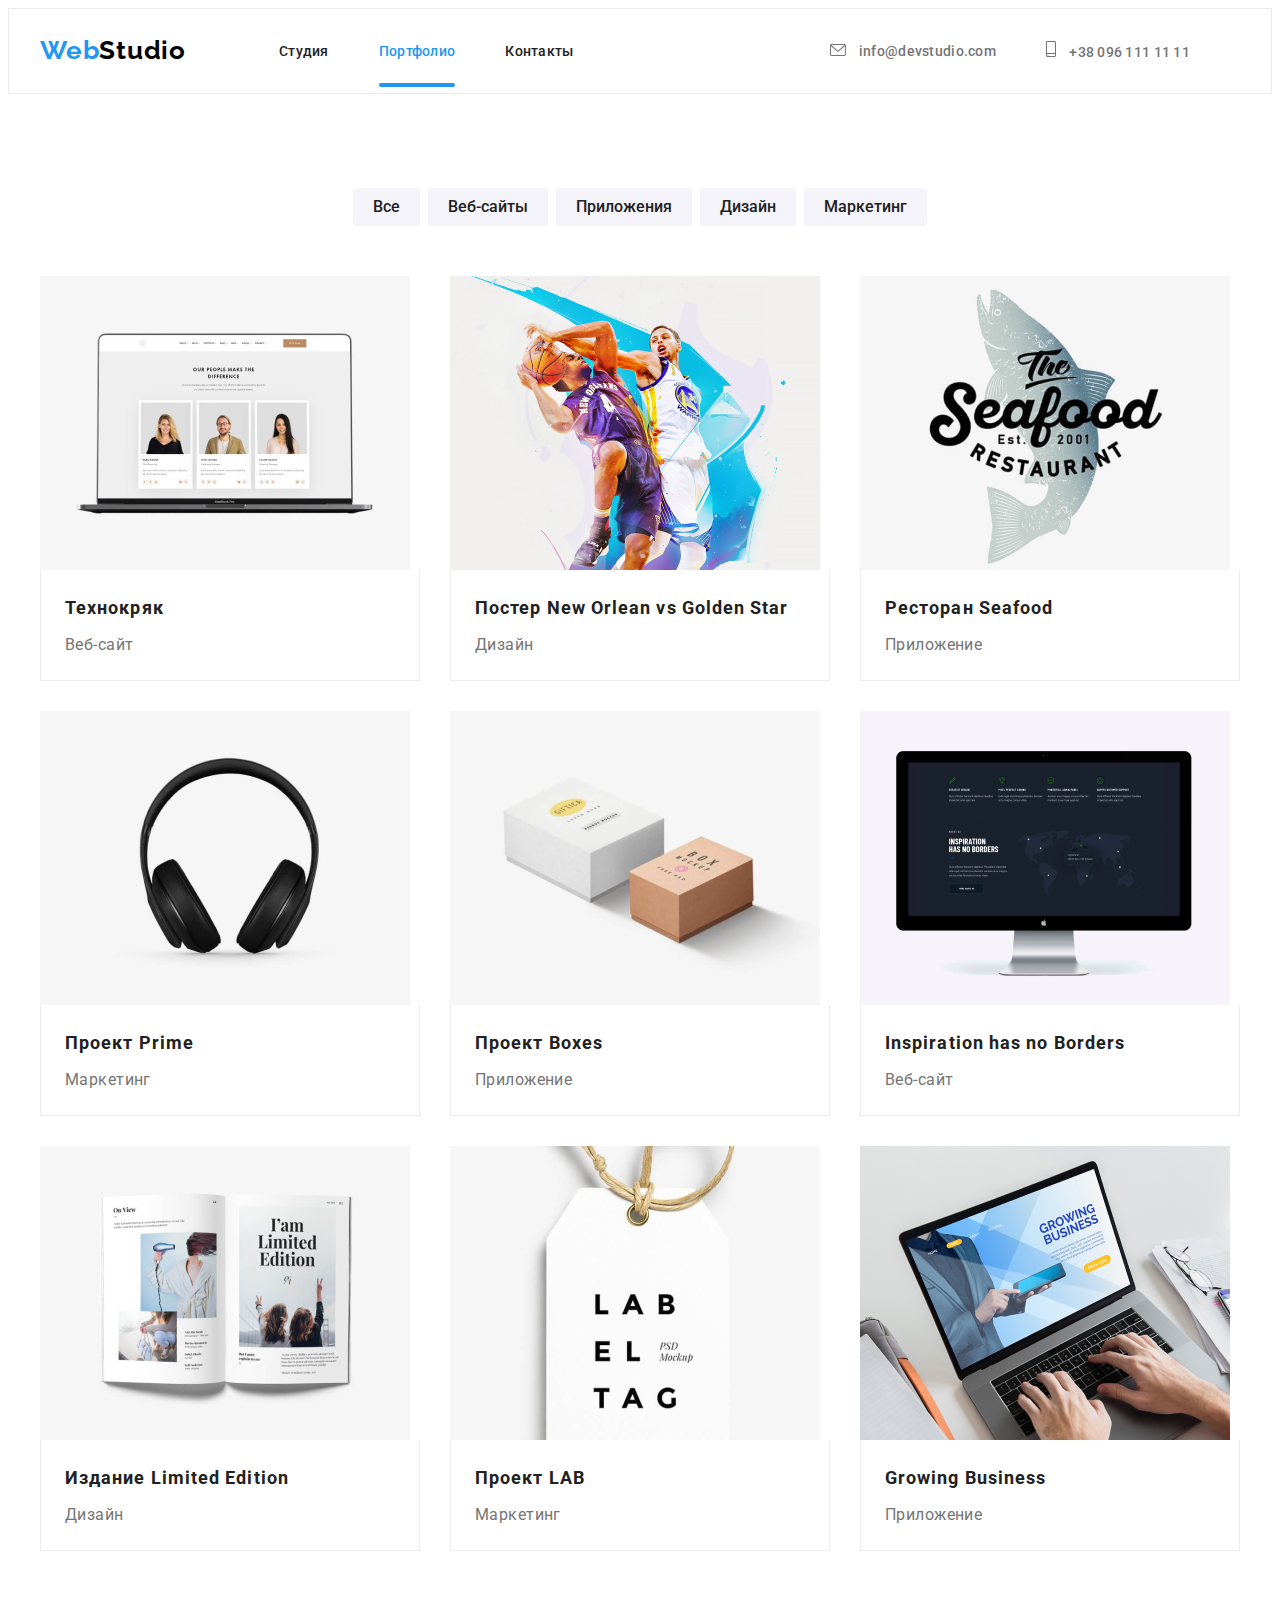
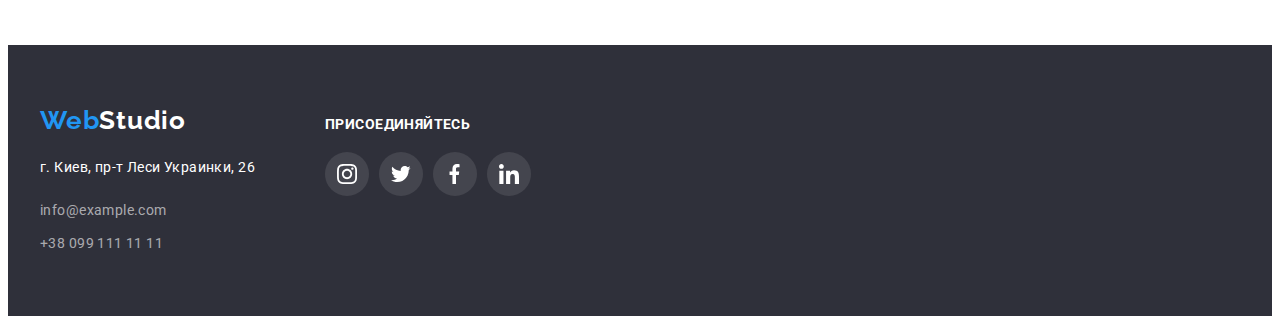
==== commit 5893198a: "final_version26.01.2022" ====
--- a/portfolio.html
+++ b/portfolio.html
@@ -60,7 +60,7 @@
     <!--Картинки сайтов-->
         <ul class="portfolio-list list">
             <li class="portfolio-image">
-                <a href="Teghnohriak" class="list-text-decor">
+                <a class="list-text-decor" href="Teghnohriak"  target="_blank" rel="noopener noreferrer">
                     <div class="item-discription-box">
                     <img src="./images/tehnohriak.png" alt="Teghohriak" width="370" />
                     <p class="portfolio-item-discription">Технокряк это современная площадка распространения коронавируса. Компании
@@ -74,64 +74,112 @@
            </a>
            </li>
             <li class="portfolio-image">
-                <a class="list-text-decor" href="NewOrlean"><img src="./images/posternevorlean.png" alt="NewOrlean" width="370" />
-            <div class="portfolio-content-size">
+                <a class="list-text-decor" href="NewOrlean" target="_blank" rel="noopener noreferrer">
+                    <div class="item-discription-box">
+                    <img src="./images/posternevorlean.png" alt="NewOrlean" width="370" />
+                    <p class="portfolio-item-discription">Технокряк это современная площадка распространения коронавируса. Компании
+                используют эту платформу для цифрового
+                шпионажа и атак на защищённые сервера конкурентов.</p>
+                </div>
+                    <div class="portfolio-content-size">
             <h2 class="portfolio-name-content">Постер New Orlean vs Golden Star</h2>
             <p class="portfolio-text-section">Дизайн</p>
             </div>
             </a>
         </li>
             <li class="portfolio-image">
-                <a class="list-text-decor" href="SeaFood"><img src="./images/seaafood.png" alt="SeaFood" width="370"/>
-            <div class="portfolio-content-size">
+                <a class="list-text-decor" href="SeaFood" target="_blank" rel="noopener noreferrer">
+                    <div class="item-discription-box">
+                    <img src="./images/seaafood.png" alt="SeaFood" width="370"/>
+            <p class="portfolio-item-discription">Технокряк это современная площадка распространения коронавируса. Компании
+                используют эту платформу для цифрового
+                шпионажа и атак на защищённые сервера конкурентов.</p>
+            </div>
+                    <div class="portfolio-content-size">
             <h2 class="portfolio-name-content">Ресторан Seafood</h2>
             <p class="portfolio-text-section">Приложение</p>
             </div>
             </a>
         </li>
             <li class="portfolio-image">
-                <a class="list-text-decor" href="ProjectPrime"><img src="./images/projectprimes.png" alt="ProjectPrime" width="370" />
-            <div class="portfolio-content-size">
+                <a class="list-text-decor" href="ProjectPrime" target="_blank" rel="noopener noreferrer">
+                    <div class="item-discription-box">
+                    <img src="./images/projectprimes.png" alt="ProjectPrime" width="370" />
+                <p class="portfolio-item-discription">Технокряк это современная площадка распространения коронавируса. Компании
+                используют эту платформу для цифрового
+                шпионажа и атак на защищённые сервера конкурентов.</p>
+                 </div>
+                    <div class="portfolio-content-size">
             <h2 class="portfolio-name-content">Проект Prime</h2>
             <p class="portfolio-text-section">Маркетинг</p>
             </div>
             </a>
         </li>
             <li class="portfolio-image">
-                <a class="list-text-decor" href="ProjectBoxes"><img src="./images/boxess.png" alt="ProjectBoxes" width="370" />
-            <div class="portfolio-content-size">
+                <a class="list-text-decor" href="ProjectBoxes" target="_blank" rel="noopener noreferrer">
+                    <div class="item-discription-box">
+                    <img src="./images/boxess.png" alt="ProjectBoxes" width="370" />
+                    <p class="portfolio-item-discription">Технокряк это современная площадка распространения коронавируса. Компании
+                используют эту платформу для цифрового
+                шпионажа и атак на защищённые сервера конкурентов.</p>
+                 </div>
+                    <div class="portfolio-content-size">
                 <h2 class="portfolio-name-content">Проект Boxes</h2>
             <p class="portfolio-text-section">Приложение</p>
             </div>
             </a>
         </li>
             <li class="portfolio-image">
-                <a class="list-text-decor" href="Ihbb"><img src="./images/ihbb.png" alt="Ihbb" width="370" />
-            <div class="portfolio-content-size">
+                <a class="list-text-decor" href="Ihbb" target="_blank" rel="noopener noreferrer">
+                    <div class="item-discription-box">
+                    <img src="./images/ihbb.png" alt="Ihbb" width="370" />
+                    <p class="portfolio-item-discription">Технокряк это современная площадка распространения коронавируса. Компании
+                используют эту платформу для цифрового
+                шпионажа и атак на защищённые сервера конкурентов.</p>
+                </div>
+                    <div class="portfolio-content-size">
                 <h2 class="portfolio-name-content">Inspiration has no Borders</h2>
             <p class="portfolio-text-section">Веб-сайт</p>
             </div>
             </a>
         </li>
             <li class="portfolio-image">
-                <a class="list-text-decor" href="limitededitions"><img src="./images/limitededitions.png" alt="limitededitions" width="370" />
-            <div class="portfolio-content-size">
+                <a class="list-text-decor" href="limitededitions" target="_blank" rel="noopener noreferrer">
+                    <div class="item-discription-box">
+                    <img src="./images/limitededitions.png" alt="limitededitions" width="370" />
+                    <p class="portfolio-item-discription">Технокряк это современная площадка распространения коронавируса. Компании
+                используют эту платформу для цифрового
+                шпионажа и атак на защищённые сервера конкурентов.</p>
+                </div>
+                    <div class="portfolio-content-size">
                 <h2 class="portfolio-name-content">Издание Limited Edition</h2>
             <p class="portfolio-text-section">Дизайн</p>
             </div>
             </a>
         </li>
             <li class="portfolio-image">
-                <a class="list-text-decor" href="projectLab"><img src="./images/lab.png" alt="projectLab" width="370"/>
-            <div class="portfolio-content-size">
+                <a class="list-text-decor" href="projectLab" target="_blank" rel="noopener noreferrer">
+                    <div class="item-discription-box">
+                    <img src="./images/lab.png" alt="projectLab" width="370"/>
+                    <p class="portfolio-item-discription">Технокряк это современная площадка распространения коронавируса. Компании
+                используют эту платформу для цифрового
+                шпионажа и атак на защищённые сервера конкурентов.</p>
+                </div>
+                    <div class="portfolio-content-size">
                 <h2 class="portfolio-name-content">Проект LAB</h2>
             <p class="portfolio-text-section">Маркетинг</p>
             </div>
             </a>
         </li>
             <li class="portfolio-image">
-                <a class="list-text-decor" href="crowningbisines"><img src="./images/crowningbisines.png" alt="crowningbisines" width="370" />
-            <div class="portfolio-content-size">
+                <a class="list-text-decor" href="crowningbisines" target="_blank" rel="noopener noreferrer">
+                    <div class="item-discription-box">
+                    <img src="./images/crowningbisines.png" alt="crowningbisines" width="370" />
+                    <p class="portfolio-item-discription">Технокряк это современная площадка распространения коронавируса. Компании
+                используют эту платформу для цифрового
+                шпионажа и атак на защищённые сервера конкурентов.</p>
+                </div>
+                    <div class="portfolio-content-size">
                 <h2 class="portfolio-name-content">Growing Business</h2>
             <p class="portfolio-text-section">Приложение</p>
         </div>
--- a/css/styles.css
+++ b/css/styles.css
@@ -633,38 +633,36 @@
   border-bottom: 1px solid #ececec;
   border-left: 1px solid #ececec;
   border-right: 1px solid #ececec;
-}
+  border-top-style: none;
+}
+/* эффекты текста списка ссылок портфолио */
 .item-discription-box {
   position: relative;
   overflow: hidden;
 }
 .portfolio-item-discription {
   position: absolute;
-  width: 100%;
-  height: 294px;
+  height: 100%;
   top: 0;
   left: 0;
   display: flex;
   align-items: center;
   padding: 63px 24px;
-
   font-size: 18px;
   line-height: 1.55;
   color: var(--main-batton-address-color);
   background-color: rgba(33, 150, 243, 0.9);
-  opacity: 0;
   transition-property: transform;
   transition-duration: 250ms;
-  transition-timing-function: cubic-bezier(0.4, 0, 0.2, 1);
   transform: translateY(100%);
-}
-
-.portfolio-image:hover,
-.portfolio-item-discription {
+  transition-timing-function: cubic-bezier(0.4, 0, 0.2, 1);
+}
+/* ховер списка ссылок портфолио */
+.list-text-decor:hover .portfolio-item-discription,
+.list-text-decor:focus .portfolio-item-discription {
   transform: translateY(0);
-  opacity: 1;
-}
-
+}
+/* тень боксов списка ссылок портфолио */
 .list-text-decor:hover,
 .list-text-decor:focus {
   box-shadow: 0px 1px 1px rgba(0, 0, 0, 0.12), 0px 4px 4px rgba(0, 0, 0, 0.06),
@@ -696,6 +694,7 @@
 }
 .main-name-section {
   display: list-item;
+  font-family: inherit;
   font-style: Medium;
   font-weight: 500;
   font-size: 16px;
@@ -739,3 +738,47 @@
   border-style: solid 1px #000000;
   box-shadow: 0 4px 4px 0 #000000;
 }
+/* Бэкдроп модалки */
+.backdrop {
+  background-color: rgba(0, 0, 0, 0.2);
+  position: fixed;
+  top: 0;
+  width: 100vw;
+  height: 100vh;
+  transition: opacity 500ms, visibility 500ms;
+}
+
+.modal {
+  position: absolute;
+  width: 528px;
+  height: 581px;
+  top: 50%;
+  left: 50%;
+  background-color: var(--main-batton-address-color);
+  box-shadow: 0px 1px 3px rgba(0, 0, 0, 0.12), 0px 1px 1px rgba(0, 0, 0, 0.14),
+    0px 2px 1px rgba(0, 0, 0, 0.2);
+  border-radius: 4px;
+  transform: translate(-50%, -50%) scale(1);
+}
+.modal-close {
+  position: absolute;
+  top: 8px;
+  right: 8px;
+  padding: 0;
+
+  display: flex;
+  justify-content: center;
+  align-items: center;
+
+  width: 30px;
+  height: 30px;
+
+  background-color: var(--main-batton-address-color);
+  border: 1px solid rgba(0, 0, 0, 0.1);
+  border-radius: 50%;
+}
+.is-hidden {
+  opacity: 0;
+  pointer-events: none;
+  visibility: hidden;
+}
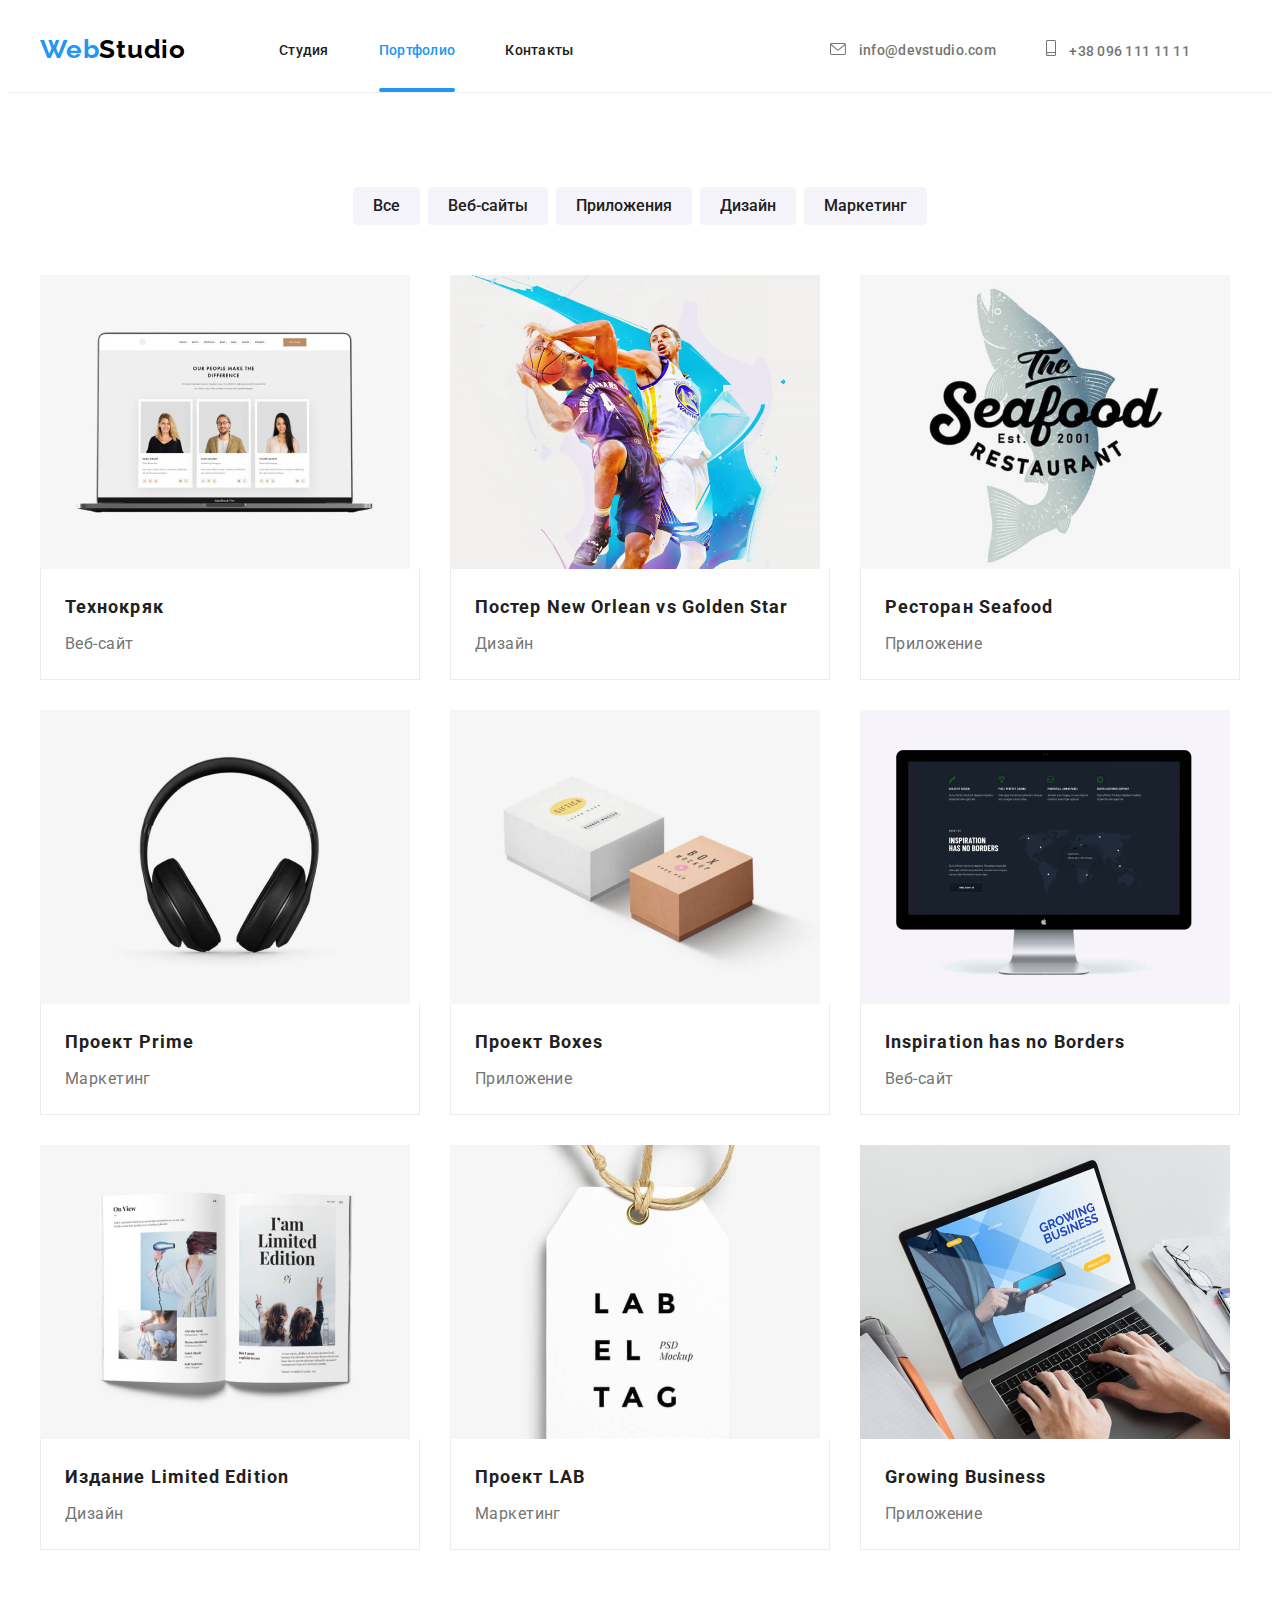
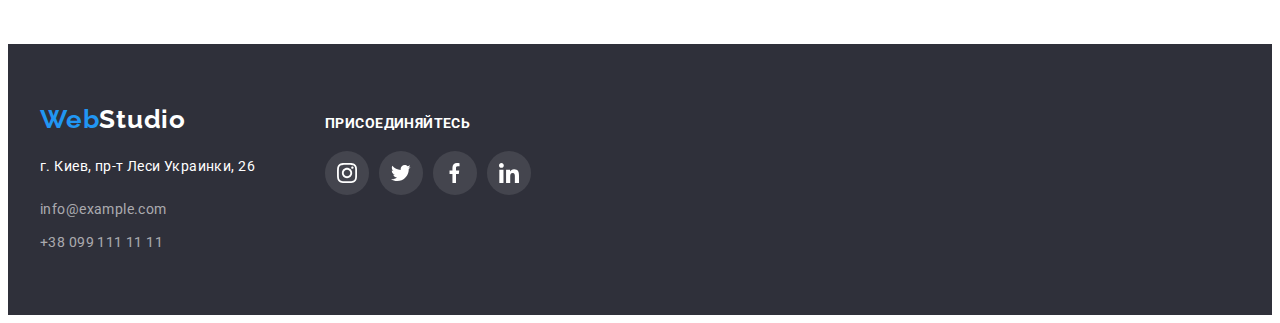
==== commit abfd4447: "После_исправления_ошибок" ====
--- a/portfolio.html
+++ b/portfolio.html
@@ -23,7 +23,7 @@
             <a class="webstudio" href="portfolio.html"> <span class="web">Web</span>Studio</a>
             <ul class="header-name-list">
                 <li><a class="social-link" href="index.html">Студия</a></li>
-                <li><a class="social-link current" href="portfolio.html"><span class="portfolio-text-color">Портфолио</span></a></li>
+                <li><a class="social-link current-portfolio" href="portfolio.html"><span class="portfolio-text-color">Портфолио</span></a></li>
                 <li><a class="social-link" href="">Контакты</a></li>
             </ul>
         </nav>
--- a/css/styles.css
+++ b/css/styles.css
@@ -87,7 +87,6 @@
 }
 /* Нижнее подчеркивание в хедере */
 .current {
-  color: var(--accent-color);
   position: relative;
 }
 .current::after {
@@ -98,11 +97,23 @@
   position: absolute;
   left: 0;
   background-color: var(--accent-color);
-  bottom: -28px;
-}
-
+  bottom: -30px;
+}
+.current-portfolio {
+  position: relative;
+}
+.current-portfolio::after {
+  content: "";
+  width: 100%;
+  height: 4px;
+  border-radius: 2px;
+  position: absolute;
+  left: 0;
+  background-color: var(--accent-color);
+  bottom: -34px;
+}
 .border-header {
-  border: 1px solid #ececec;
+  border-bottom: 1px solid #ececec;
 }
 .social-link:hover,
 .social-link:focus {
@@ -242,8 +253,7 @@
 }
 .button-style:hover,
 .button-style:focus {
-  background-color: var(--main-batton-address-color);
-  color: var(--accent-color);
+  background-color: #188ce8;
 }
 /*------Секция рода занятий нашей организации--*/
 .list-about:not(:last-child) {
@@ -562,6 +572,7 @@
   text-align: left;
   text-transform: uppercase;
   margin-bottom: 20px;
+  display: block;
 }
 .right-footer-list {
   display: flex;
@@ -654,7 +665,7 @@
   background-color: rgba(33, 150, 243, 0.9);
   transition-property: transform;
   transition-duration: 250ms;
-  transform: translateY(100%);
+  transform: translateY(101%);
   transition-timing-function: cubic-bezier(0.4, 0, 0.2, 1);
 }
 /* ховер списка ссылок портфолио */
